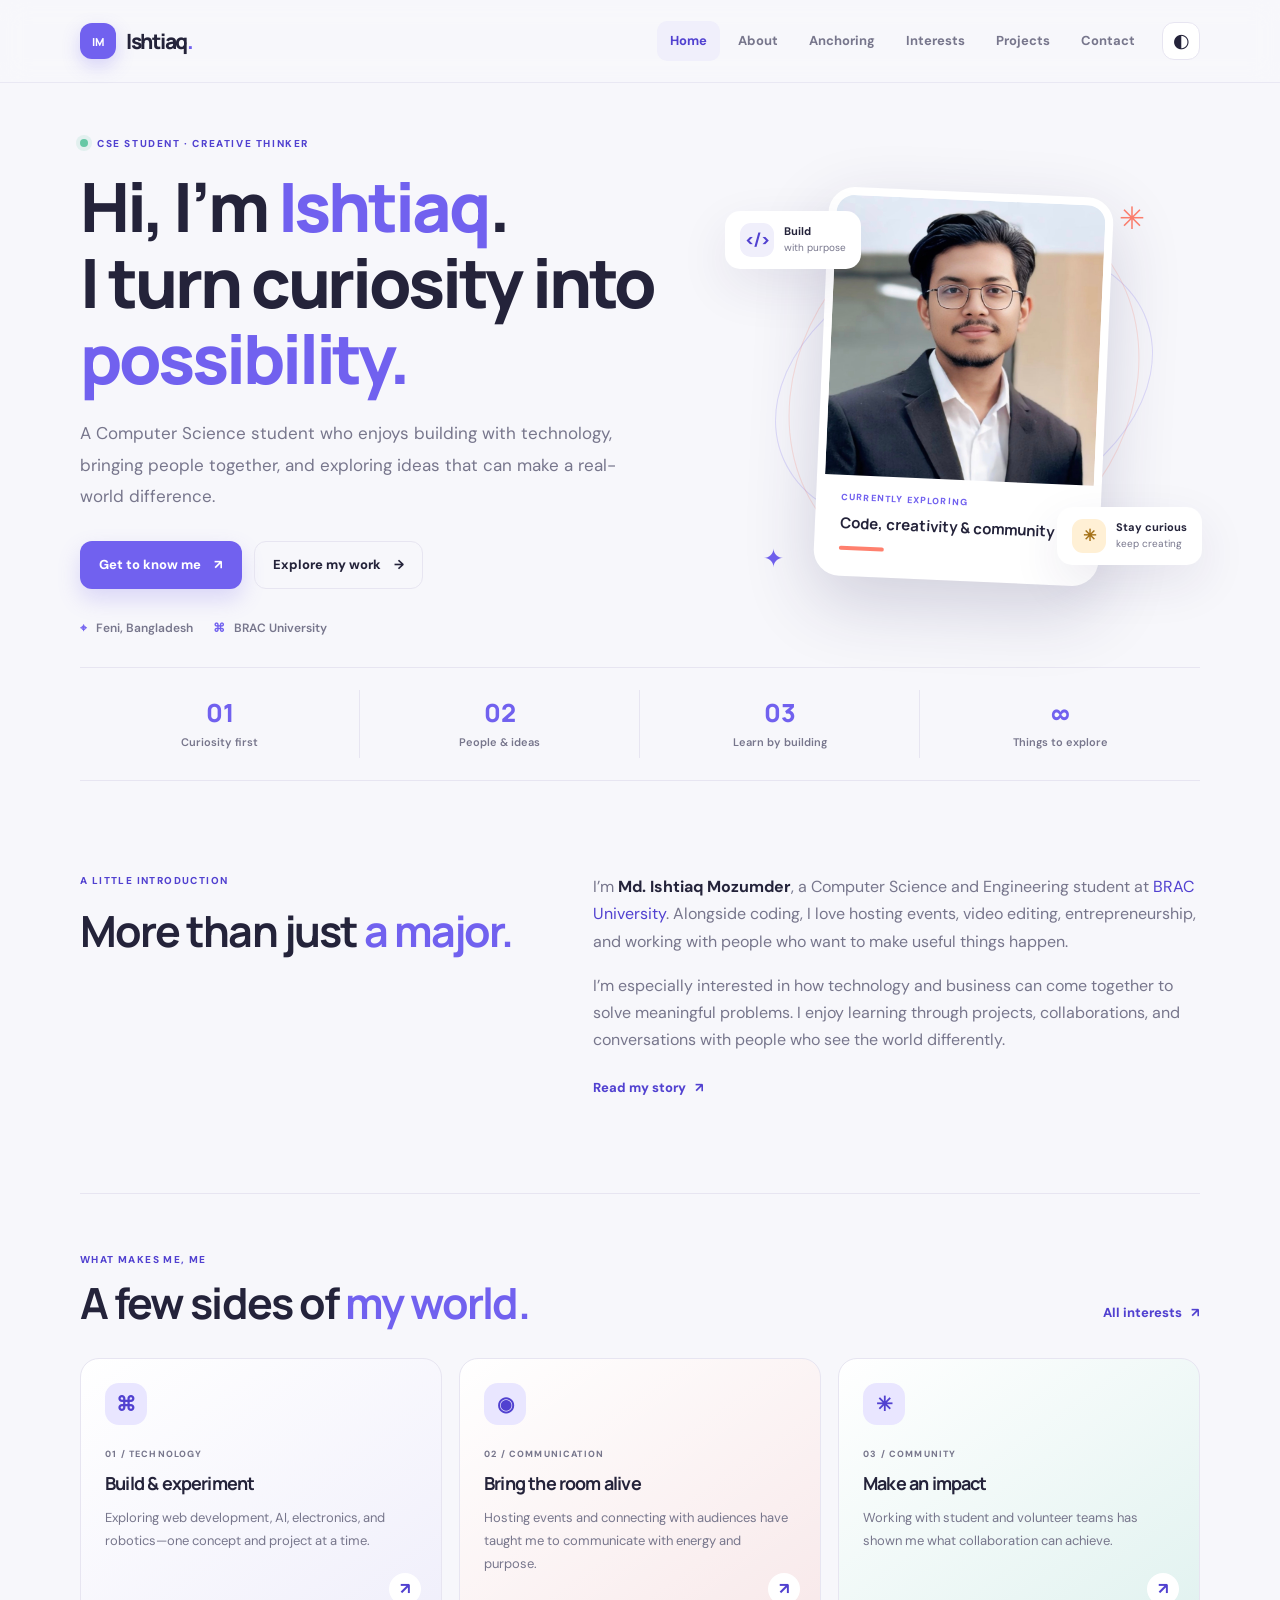
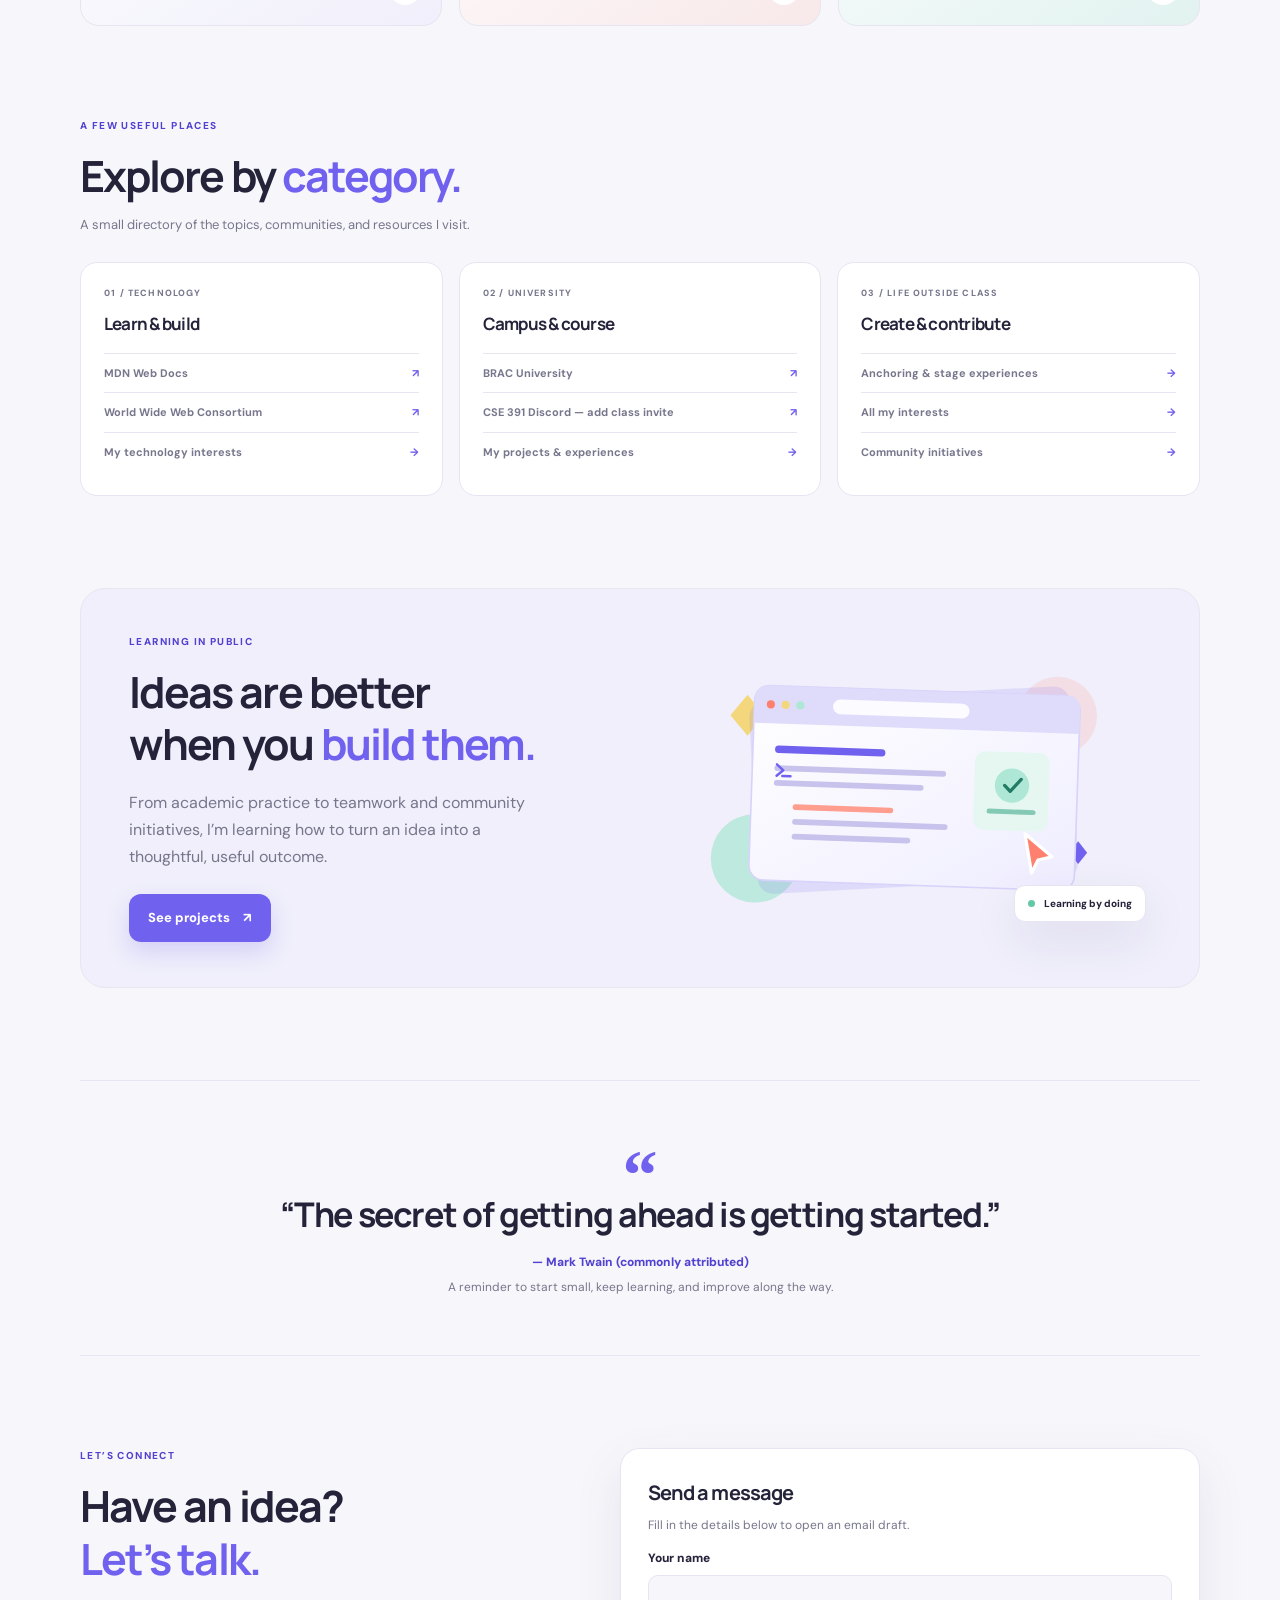
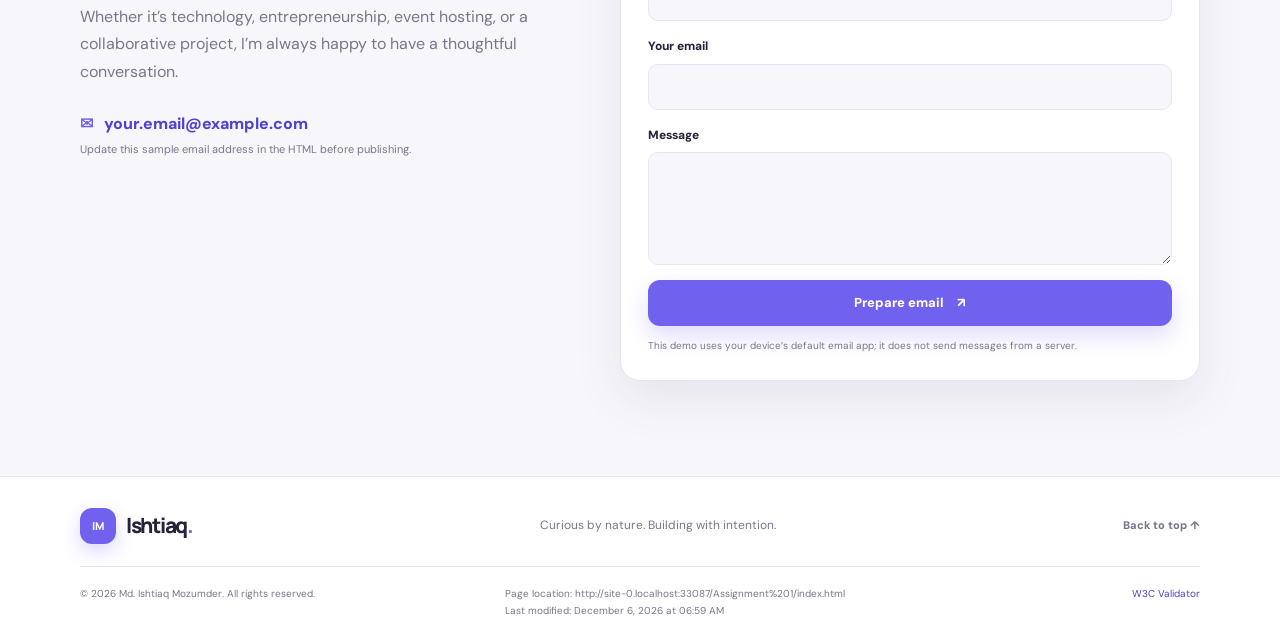
==== Assignment 1/index.html @ 00286e74 "Add files via upload" ====
<!DOCTYPE html PUBLIC "-//W3C//DTD XHTML 1.0 Strict//EN" "http://www.w3.org/TR/xhtml1/DTD/xhtml1-strict.dtd">
<html xmlns="http://www.w3.org/1999/xhtml" xml:lang="en" lang="en">
<head>
  <meta http-equiv="Content-Type" content="text/html; charset=UTF-8" />
  <meta name="viewport" content="width=device-width, initial-scale=1.0" />
  <meta name="description" content="The personal homepage of Md. Ishtiaq Mozumder, a CSE student at BRAC University interested in technology, hosting, and entrepreneurship." />
  <title>Ishtiaq Mozumder | Personal Homepage</title>
  <link rel="stylesheet" type="text/css" href="css/style.css" />
  <style type="text/css">
    /* Small page-specific touch; the main design lives in css/style.css. */
    .hero-eyebrow { letter-spacing: 0.16em; }
  </style>
  <script type="text/javascript" src="js/script.js"></script>
</head>
<body>
  <div id="top" class="site-shell">
    <div id="site-header" class="site-header">
      <div class="container header-inner">
        <a class="brand" href="index.html" title="Return to the homepage"><span class="brand-mark">IM</span><span>Ishtiaq<span class="brand-dot">.</span></span></a>
        <div class="header-actions">
          <div id="main-nav" class="main-nav">
            <a class="nav-link active" href="index.html">Home</a>
            <a class="nav-link" href="about.html">About</a>
            <a class="nav-link" href="anchoring.html">Anchoring</a>
            <a class="nav-link" href="interests.html">Interests</a>
            <a class="nav-link" href="projects.html">Projects</a>
            <a class="nav-link" href="#contact">Contact</a>
          </div>
          <button type="button" id="theme-toggle" class="theme-toggle" title="Toggle light and dark mode">◐</button>
        </div>
      </div>
    </div>

    <div id="main-content" class="container">
      <div class="hero section-space">
        <div class="hero-copy">
          <p class="eyebrow hero-eyebrow"><span class="status-dot"></span> CSE STUDENT · CREATIVE THINKER</p>
          <h1>Hi, I’m <span class="text-gradient">Ishtiaq</span>.<br />I turn curiosity into <em>possibility.</em></h1>
          <p class="hero-summary">A Computer Science student who enjoys building with technology, bringing people together, and exploring ideas that can make a real-world difference.</p>
          <div class="hero-actions">
            <a class="button button-primary" href="#about-preview">Get to know me <span>↗</span></a>
            <a class="button button-quiet" href="projects.html">Explore my work <span>→</span></a>
          </div>
          <div class="hero-meta">
            <span><span class="meta-icon">⌖</span> Feni, Bangladesh</span>
            <span><span class="meta-icon">⌘</span> BRAC University</span>
          </div>
        </div>
        <div class="hero-visual">
          <div class="visual-orbit orbit-one"></div>
          <div class="visual-orbit orbit-two"></div>
          <div class="visual-card profile-card">
            <img class="profile-image" src="images/IMG_20250805_022304.jpg" alt="My profile photo" />
            <div class="profile-caption"><span class="profile-caption-label">CURRENTLY EXPLORING</span><strong>Code, creativity &amp; community</strong><span class="caption-line"></span></div>
          </div>
          <div class="floating-tag tag-code"><span class="tag-symbol">&lt;/&gt;</span><span><strong>Build</strong><small>with purpose</small></span></div>
          <div class="floating-tag tag-idea"><span class="tag-symbol">✳</span><span><strong>Stay curious</strong><small>keep creating</small></span></div>
          <span class="decorative-star star-one">✳</span><span class="decorative-star star-two">✦</span>
        </div>
      </div>

      <div class="quick-stats">
        <div class="stat-item"><strong>01</strong><span>Curiosity first</span></div>
        <div class="stat-item"><strong>02</strong><span>People &amp; ideas</span></div>
        <div class="stat-item"><strong>03</strong><span>Learn by building</span></div>
        <div class="stat-item"><strong>∞</strong><span>Things to explore</span></div>
      </div>

      <div id="about-preview" class="section-space content-grid">
        <div class="section-heading"><p class="eyebrow">A LITTLE INTRODUCTION</p><h2>More than just <span class="text-gradient">a major.</span></h2></div>
        <div class="intro-copy">
          <p>I’m <strong>Md. Ishtiaq Mozumder</strong>, a Computer Science and Engineering student at <a href="https://www.bracu.ac.bd/">BRAC University</a>. Alongside coding, I love hosting events, video editing, entrepreneurship, and working with people who want to make useful things happen.</p>
          <p>I’m especially interested in how technology and business can come together to solve meaningful problems. I enjoy learning through projects, collaborations, and conversations with people who see the world differently.</p>
          <a class="text-link" href="about.html">Read my story <span>↗</span></a>
        </div>
      </div>

      <div class="section-space section-divider">
        <div class="section-heading section-heading-row"><div><p class="eyebrow">WHAT MAKES ME, ME</p><h2>A few sides of <span class="text-gradient">my world.</span></h2></div><a class="text-link" href="interests.html">All interests <span>↗</span></a></div>
        <div class="feature-grid">
          <div class="feature-card feature-purple"><div class="feature-icon">⌘</div><p class="card-kicker">01 / TECHNOLOGY</p><h3>Build &amp; experiment</h3><p>Exploring web development, AI, electronics, and robotics—one concept and project at a time.</p><a href="interests.html#technology" class="card-arrow">↗</a></div>
          <div class="feature-card feature-coral"><div class="feature-icon">◉</div><p class="card-kicker">02 / COMMUNICATION</p><h3>Bring the room alive</h3><p>Hosting events and connecting with audiences have taught me to communicate with energy and purpose.</p><a href="anchoring.html" class="card-arrow" title="View Anchoring &amp; Hosting Experience">↗</a></div>
          <div class="feature-card feature-mint"><div class="feature-icon">✳</div><p class="card-kicker">03 / COMMUNITY</p><h3>Make an impact</h3><p>Working with student and volunteer teams has shown me what collaboration can achieve.</p><a href="projects.html#community" class="card-arrow">↗</a></div>
        </div>
      </div>

      <div id="link-directory" class="section-space link-directory">
        <div class="section-heading"><p class="eyebrow">A FEW USEFUL PLACES</p><h2>Explore by <span class="text-gradient">category.</span></h2><p class="section-subtitle">A small directory of the topics, communities, and resources I visit.</p></div>
        <div class="resource-grid">
          <div class="resource-card"><p class="card-kicker">01 / TECHNOLOGY</p><h3>Learn &amp; build</h3><ul class="resource-list"><li><a href="https://developer.mozilla.org/">MDN Web Docs <span>↗</span></a></li><li><a href="https://www.w3.org/">World Wide Web Consortium <span>↗</span></a></li><li><a href="interests.html#technology">My technology interests <span>→</span></a></li></ul></div>
          <div class="resource-card"><p class="card-kicker">02 / UNIVERSITY</p><h3>Campus &amp; course</h3><ul class="resource-list"><li><a href="https://www.bracu.ac.bd/">BRAC University <span>↗</span></a></li><li><a href="https://discord.com/" title="Replace this general link with the official CSE 391 class invite">CSE 391 Discord — add class invite <span>↗</span></a></li><li><a href="projects.html">My projects &amp; experiences <span>→</span></a></li></ul></div>
          <div class="resource-card"><p class="card-kicker">03 / LIFE OUTSIDE CLASS</p><h3>Create &amp; contribute</h3><ul class="resource-list"><li><a href="anchoring.html">Anchoring &amp; stage experiences <span>→</span></a></li><li><a href="interests.html">All my interests <span>→</span></a></li><li><a href="projects.html#community">Community initiatives <span>→</span></a></li></ul></div>
        </div>
      </div>

      <div class="section-space work-preview">
        <div class="work-copy"><p class="eyebrow">LEARNING IN PUBLIC</p><h2>Ideas are better<br />when you <span class="text-gradient">build them.</span></h2><p>From academic practice to teamwork and community initiatives, I’m learning how to turn an idea into a thoughtful, useful outcome.</p><a class="button button-primary" href="projects.html">See projects <span>↗</span></a></div>
        <div class="work-art"><img src="images/web-illustration.svg" alt="Local illustration of a browser window with code and creative shapes" /><div class="art-note"><span class="art-note-dot"></span> Learning by doing</div></div>
      </div>

      <div class="section-space quote-section">
        <span class="quote-mark">“</span>
        <blockquote>“The secret of getting ahead is getting started.”</blockquote>
        <p class="quote-credit">— Mark Twain (commonly attributed)</p>
        <p class="quote-note">A reminder to start small, keep learning, and improve along the way.</p>
      </div>

      <div id="contact" class="section-space contact-section">
        <div class="contact-copy"><p class="eyebrow">LET’S CONNECT</p><h2>Have an idea?<br /><span class="text-gradient">Let’s talk.</span></h2><p>Whether it’s technology, entrepreneurship, event hosting, or a collaborative project, I’m always happy to have a thoughtful conversation.</p><p class="contact-email"><span>✉</span> <a href="mailto:your.email@example.com">your.email@example.com</a></p><p class="small-note">Update this sample email address in the HTML before publishing.</p></div>
        <form id="contact-form" class="contact-form" action="mailto:your.email@example.com" method="post" enctype="text/plain">
          <div class="form-heading"><h3>Send a message</h3><p>Fill in the details below to open an email draft.</p></div>
          <div class="form-field"><label for="visitor-name">Your name</label><input id="visitor-name" name="name" type="text" /></div>
          <div class="form-field"><label for="visitor-email">Your email</label><input id="visitor-email" name="email" type="text" /></div>
          <div class="form-field"><label for="visitor-message">Message</label><textarea id="visitor-message" name="message" rows="4" cols="40"></textarea></div>
          <button type="submit" class="button button-primary form-submit">Prepare email <span>↗</span></button>
          <p id="form-feedback" class="form-feedback">This demo uses your device’s default email app; it does not send messages from a server.</p>
        </form>
      </div>
    </div>

    <div id="site-footer" class="site-footer">
      <div class="container footer-top"><a class="brand footer-brand" href="#top"><span class="brand-mark">IM</span><span>Ishtiaq<span class="brand-dot">.</span></span></a><p>Curious by nature. Building with intention.</p><a class="back-top" href="#top">Back to top ↑</a></div>
      <div class="container footer-bottom"><p>&copy; <span id="copyright-year">2026</span> Md. Ishtiaq Mozumder. All rights reserved.</p><p class="page-tech-info">Page location: <span id="page-location">JavaScript loading…</span><br />Last modified: <span id="last-modified">JavaScript loading…</span></p><p class="validator-link"><a href="https://validator.w3.org/">W3C Validator</a></p></div>
    </div>
  </div>
</body>
</html>
---- Assignment 1/css/style.css ----
@import url('https://fonts.googleapis.com/css2?family=DM+Sans:wght@400;500;600;700&family=Manrope:wght@400;500;600;700;800&display=swap');

:root {
  --bg: #f7f7fb;
  --surface: #ffffff;
  --surface-soft: #f0effb;
  --text: #24233a;
  --muted: #77768c;
  --border: #e7e5f1;
  --purple: #7161ef;
  --purple-dark: #5141d0;
  --coral: #ff806e;
  --mint: #aee7d5;
  --yellow: #f4d77c;
  --blue: #a9d6f7;
  --shadow: 0 18px 50px rgba(43, 36, 94, 0.09);
}

* { box-sizing: border-box; }
html { scroll-behavior: smooth; }
body { margin: 0; background: var(--bg); color: var(--text); font-family: 'DM Sans', Arial, sans-serif; font-size: 16px; line-height: 1.7; transition: background .25s ease, color .25s ease; }
img { max-width: 100%; height: auto; }
a { color: var(--purple-dark); text-decoration: none; transition: color .2s ease, opacity .2s ease; }
a:hover, a:focus { color: var(--coral); }
button, input, textarea { font: inherit; }
button:focus-visible, a:focus-visible, input:focus-visible, textarea:focus-visible { outline: 3px solid rgba(113, 97, 239, .42); outline-offset: 3px; }
.site-shell { min-height: 100vh; overflow: hidden; }
.container { width: min(1120px, calc(100% - 48px)); margin: 0 auto; }
.site-header { position: sticky; z-index: 30; top: 0; background: rgba(247, 247, 251, .88); border-bottom: 1px solid rgba(231, 229, 241, .85); backdrop-filter: blur(14px); }
.header-inner { min-height: 82px; display: flex; align-items: center; justify-content: space-between; gap: 24px; }
.brand { display: inline-flex; align-items: center; gap: 10px; color: var(--text); font: 800 21px/1 'Manrope', Arial, sans-serif; letter-spacing: -.06em; }
.brand:hover { color: var(--text); }
.brand-mark { width: 36px; height: 36px; display: inline-flex; align-items: center; justify-content: center; border-radius: 12px; color: #fff; background: var(--purple); font: 800 11px/1 'Manrope', Arial, sans-serif; letter-spacing: .02em; box-shadow: 0 7px 18px rgba(113, 97, 239, .25); }
.brand-dot { color: var(--purple); }
.header-actions { display: flex; align-items: center; gap: 14px; }
.main-nav { display: flex; align-items: center; gap: 5px; }
.nav-link { display: inline-flex; padding: 9px 13px; border-radius: 10px; color: var(--muted); font-size: 13px; font-weight: 700; }
.nav-link:hover, .nav-link.active { color: var(--purple-dark); background: var(--surface-soft); }
.theme-toggle { width: 38px; height: 38px; border: 1px solid var(--border); border-radius: 12px; background: var(--surface); color: var(--text); cursor: pointer; font-size: 19px; transition: transform .2s ease, background .2s ease; }
.theme-toggle:hover { transform: rotate(18deg); background: var(--surface-soft); }
.section-space { margin-top: 92px; }
.hero { display: grid; grid-template-columns: 1.12fr .88fr; align-items: center; gap: 45px; min-height: 560px; margin-top: 24px; }
.eyebrow { display: flex; align-items: center; gap: 9px; margin: 0 0 17px; color: var(--purple-dark); font-size: 10px; font-weight: 800; letter-spacing: .14em; line-height: 1.5; }
.status-dot { width: 8px; height: 8px; flex: 0 0 8px; border-radius: 50%; background: #65c8a5; box-shadow: 0 0 0 4px rgba(101, 200, 165, .14); }
h1, h2, h3, p { margin-top: 0; }
h1, h2, h3 { font-family: 'Manrope', Arial, sans-serif; letter-spacing: -.045em; }
h1 { margin-bottom: 22px; font-size: clamp(42px, 5.4vw, 68px); font-weight: 800; line-height: 1.12; }
h1 em, h2 em { color: var(--purple); font-style: normal; }
.text-gradient { color: var(--purple); }
.hero-summary { max-width: 565px; margin-bottom: 28px; color: var(--muted); font-size: 17px; line-height: 1.85; }
.hero-actions { display: flex; flex-wrap: wrap; align-items: center; gap: 12px; }
.button { display: inline-flex; align-items: center; justify-content: center; gap: 13px; min-height: 46px; padding: 12px 18px; border: 1px solid transparent; border-radius: 12px; font-size: 13px; font-weight: 800; cursor: pointer; transition: transform .2s ease, box-shadow .2s ease, background .2s ease; }
.button:hover { transform: translateY(-3px); }
.button-primary { color: #fff; background: var(--purple); box-shadow: 0 10px 22px rgba(113, 97, 239, .22); }
.button-primary:hover { color: #fff; background: var(--purple-dark); box-shadow: 0 14px 26px rgba(113, 97, 239, .28); }
.button-quiet { color: var(--text); background: transparent; border-color: var(--border); }
.button-quiet:hover { color: var(--purple-dark); background: var(--surface); }
.hero-meta { display: flex; flex-wrap: wrap; gap: 20px; margin-top: 29px; color: var(--muted); font-size: 12px; font-weight: 600; }
.meta-icon { padding-right: 6px; color: var(--purple); font-weight: 800; }
.hero-visual { position: relative; display: flex; align-items: center; justify-content: center; min-height: 465px; }
.visual-orbit { position: absolute; border: 1px solid rgba(113, 97, 239, .2); border-radius: 50%; transform: rotate(-20deg); }
.orbit-one { width: 390px; height: 270px; }
.orbit-two { width: 330px; height: 390px; transform: rotate(35deg); border-color: rgba(255, 128, 110, .22); }
.visual-card { position: relative; z-index: 2; width: 285px; overflow: hidden; border: 8px solid rgba(255,255,255,.8); border-radius: 26px; background: var(--surface); box-shadow: 0 25px 70px rgba(45, 37, 91, .19); transform: rotate(2.5deg); animation: float-card 5.5s ease-in-out infinite; }
.profile-image { display: block; width: 100%; height: 280px; object-fit: cover; background: var(--surface-soft); }
.profile-caption { padding: 15px 17px 18px; }
.profile-caption-label { display: block; margin-bottom: 7px; color: var(--purple); font-size: 9px; font-weight: 800; letter-spacing: .13em; }
.profile-caption strong { display: block; font: 700 15px/1.4 'Manrope', Arial, sans-serif; }
.caption-line { display: block; width: 45px; height: 4px; margin-top: 13px; border-radius: 5px; background: var(--coral); }
.floating-tag { position: absolute; z-index: 4; display: flex; align-items: center; gap: 10px; padding: 11px 14px; border: 1px solid rgba(255,255,255,.75); border-radius: 15px; background: var(--surface); box-shadow: var(--shadow); animation: bob 4.5s ease-in-out infinite; }
.floating-tag strong, .floating-tag small { display: block; line-height: 1.35; }
.floating-tag strong { font-size: 11px; }
.floating-tag small { margin-top: 2px; color: var(--muted); font-size: 10px; }
.tag-symbol { display: flex; align-items: center; justify-content: center; width: 34px; height: 34px; border-radius: 11px; color: var(--purple-dark); background: var(--surface-soft); font-weight: 800; }
.tag-code { top: 56px; left: -2px; }
.tag-idea { right: -2px; bottom: 55px; animation-delay: -2s; }
.tag-idea .tag-symbol { background: #fff0d5; color: #a57117; }
.decorative-star { position: absolute; color: var(--coral); }
.star-one { top: 38px; right: 55px; font-size: 31px; }
.star-two { bottom: 39px; left: 36px; color: var(--purple); font-size: 25px; }
.quick-stats { display: grid; grid-template-columns: repeat(4, 1fr); padding: 22px 0; border-top: 1px solid var(--border); border-bottom: 1px solid var(--border); }
.stat-item { display: flex; flex-direction: column; align-items: center; gap: 3px; padding: 7px 12px; border-right: 1px solid var(--border); text-align: center; }
.stat-item:last-child { border-right: 0; }
.stat-item strong { color: var(--purple); font: 800 25px/1.3 'Manrope', Arial, sans-serif; }
.stat-item span { color: var(--muted); font-size: 11px; font-weight: 600; }
.content-grid { display: grid; grid-template-columns: .85fr 1.15fr; gap: 65px; align-items: start; }
.section-heading h2, .work-copy h2, .contact-copy h2, .community-head h2 { margin-bottom: 0; font-size: clamp(30px, 3.5vw, 43px); line-height: 1.22; }
.intro-copy { color: var(--muted); }
.intro-copy p { margin-bottom: 17px; }
.intro-copy strong { color: var(--text); }
.text-link { display: inline-flex; align-items: center; gap: 9px; margin-top: 7px; font-size: 13px; font-weight: 800; }
.section-divider { padding-top: 58px; border-top: 1px solid var(--border); }
.section-heading-row { display: flex; align-items: end; justify-content: space-between; gap: 20px; margin-bottom: 29px; }
.section-heading-row .eyebrow { margin-bottom: 10px; }
.section-heading-row .text-link { margin-bottom: 5px; white-space: nowrap; }
.feature-grid { display: grid; grid-template-columns: repeat(3, 1fr); gap: 17px; }
.feature-card { position: relative; min-height: 268px; padding: 24px; border: 1px solid var(--border); border-radius: 19px; background: var(--surface); transition: transform .25s ease, box-shadow .25s ease; }
.feature-card:hover, .project-card:hover, .skill-card:hover, .interest-card:hover { transform: translateY(-5px); box-shadow: var(--shadow); }
.feature-purple { background: linear-gradient(145deg, var(--surface), var(--surface-soft)); }
.feature-coral { background: linear-gradient(145deg, var(--surface), rgba(255,128,110,.12)); }
.feature-mint { background: linear-gradient(145deg, var(--surface), rgba(174,231,213,.3)); }
.feature-icon { display: inline-flex; align-items: center; justify-content: center; width: 42px; height: 42px; margin-bottom: 22px; border-radius: 14px; color: var(--purple-dark); background: #e9e6ff; font-size: 20px; font-weight: 800; }
.coral-icon { color: #bd5346; background: #ffebe7; }
.mint-icon { color: #237a65; background: #e0f6ee; }
.yellow-icon { color: #98711c; background: #fff4d7; }
.blue-icon { color: #2a6da0; background: #e5f3ff; }
.card-kicker { margin-bottom: 9px; color: var(--muted); font-size: 9px; font-weight: 800; letter-spacing: .13em; }
.feature-card h3, .project-card h3, .skill-card h3 { margin-bottom: 10px; font-size: 18px; line-height: 1.35; }
.feature-card p:not(.card-kicker), .project-card p { margin-bottom: 0; color: var(--muted); font-size: 13px; line-height: 1.8; }
.card-arrow { position: absolute; right: 20px; bottom: 20px; display: flex; align-items: center; justify-content: center; width: 32px; height: 32px; border-radius: 50%; color: var(--purple-dark); background: var(--surface); font-weight: 800; }
.work-preview { display: grid; grid-template-columns: 1fr .95fr; align-items: center; gap: 50px; padding: 45px 48px; border: 1px solid var(--border); border-radius: 25px; background: var(--surface-soft); }
.work-copy h2 { margin-bottom: 18px; }
.work-copy p:not(.eyebrow) { max-width: 430px; margin-bottom: 24px; color: var(--muted); }
.work-art { position: relative; }
.work-art img { display: block; width: 100%; max-height: 270px; object-fit: contain; }
.art-note { position: absolute; right: 5px; bottom: 1px; padding: 9px 13px; border: 1px solid var(--border); border-radius: 11px; background: var(--surface); color: var(--text); font-size: 10px; font-weight: 800; box-shadow: var(--shadow); }
.art-note-dot { display: inline-block; width: 7px; height: 7px; margin-right: 7px; border-radius: 50%; background: #65c8a5; }
.quote-section { position: relative; padding: 62px 30px 58px; border-top: 1px solid var(--border); border-bottom: 1px solid var(--border); text-align: center; }
.quote-mark { display: block; height: 35px; color: var(--purple); font: 800 70px/.9 Georgia, serif; }
.quote-section blockquote { max-width: 720px; margin: 12px auto 12px; font: 700 clamp(23px, 3vw, 34px)/1.45 'Manrope', Arial, sans-serif; letter-spacing: -.04em; }
.quote-credit { margin-bottom: 5px; color: var(--purple-dark); font-size: 12px; font-weight: 800; }
.quote-note { margin-bottom: 0; color: var(--muted); font-size: 12px; }
.contact-section { display: grid; grid-template-columns: .9fr 1.1fr; gap: 65px; align-items: start; margin-bottom: 95px; }
.contact-copy h2 { margin-bottom: 18px; }
.contact-copy > p:not(.eyebrow):not(.contact-email):not(.small-note) { color: var(--muted); }
.contact-email { margin: 25px 0 3px; font-weight: 800; }
.contact-email span { padding-right: 7px; color: var(--purple); }
.small-note { color: var(--muted); font-size: 11px; }
.contact-form { padding: 27px; border: 1px solid var(--border); border-radius: 20px; background: var(--surface); box-shadow: var(--shadow); }
.form-heading h3 { margin-bottom: 5px; font-size: 20px; }
.form-heading p { color: var(--muted); font-size: 12px; }
.form-field { margin-bottom: 15px; }
.form-field label { display: block; margin-bottom: 7px; font-size: 12px; font-weight: 800; }
.form-field input, .form-field textarea { display: block; width: 100%; border: 1px solid var(--border); border-radius: 10px; padding: 11px 12px; background: var(--bg); color: var(--text); font-size: 13px; }
.form-field textarea { resize: vertical; }
.form-field input::placeholder, .form-field textarea::placeholder { color: #aaa8bc; }
.form-submit { width: 100%; border: 0; }
.form-feedback { margin: 12px 0 0; color: var(--muted); font-size: 10px; line-height: 1.5; }
.site-footer { padding: 31px 0 22px; border-top: 1px solid var(--border); background: var(--surface); }
.footer-top { display: flex; align-items: center; justify-content: space-between; gap: 20px; padding-bottom: 22px; }
.footer-top > p { margin: 0; color: var(--muted); font-size: 12px; }
.back-top { color: var(--muted); font-size: 11px; font-weight: 800; }
.footer-bottom { display: grid; grid-template-columns: 1fr 1.5fr auto; gap: 20px; padding-top: 18px; border-top: 1px solid var(--border); }
.footer-bottom p { margin: 0; color: var(--muted); font-size: 10px; }
.page-tech-info { overflow-wrap: anywhere; line-height: 1.75; }
.validator-link { text-align: right; }
.inner-page { padding-top: 48px; }
.page-hero { max-width: 810px; padding: 53px 0 28px; }
.page-hero h1 { max-width: 790px; margin-bottom: 16px; font-size: clamp(42px, 5vw, 61px); }
.page-lead { max-width: 690px; margin-bottom: 0; color: var(--muted); font-size: 17px; line-height: 1.8; }
.about-layout { display: grid; grid-template-columns: .75fr 1.25fr; gap: 62px; align-items: start; }
.about-portrait { position: sticky; top: 115px; padding: 14px; border: 1px solid var(--border); border-radius: 22px; background: var(--surface); box-shadow: var(--shadow); }
.about-portrait img { display: block; width: 100%; border-radius: 14px; }
.portrait-label { margin: 13px 3px 3px; color: var(--muted); font-size: 11px; font-weight: 700; }
.portrait-label .status-dot { display: inline-block; margin-right: 8px; vertical-align: middle; }
.about-story h2 { margin-bottom: 20px; font-size: 30px; line-height: 1.35; }
.about-story > p:not(.eyebrow) { color: var(--muted); }
.inline-callout { padding: 18px 20px; border-left: 3px solid var(--purple); border-radius: 0 12px 12px 0; background: var(--surface-soft); }
.inline-callout strong { font: 800 13px 'Manrope', Arial, sans-serif; }
.inline-callout p { margin: 5px 0 0; color: var(--muted); font-size: 13px; }
.timeline { max-width: 850px; margin-top: 30px; }
.timeline-item { position: relative; display: grid; grid-template-columns: 145px 1fr; gap: 25px; padding: 0 0 31px 24px; border-left: 1px solid var(--border); }
.timeline-item:last-child { padding-bottom: 0; border-left-color: transparent; }
.timeline-dot { position: absolute; top: 4px; left: -5px; width: 9px; height: 9px; border: 2px solid var(--bg); border-radius: 50%; background: var(--purple); box-shadow: 0 0 0 1px var(--purple); }
.timeline-date { color: var(--purple-dark); font-size: 9px; font-weight: 800; letter-spacing: .08em; }
.timeline-content h3 { margin-bottom: 4px; font-size: 17px; }
.timeline-org { margin-bottom: 9px; color: var(--muted); font-size: 12px; font-weight: 700; }
.timeline-content p:not(.timeline-org) { margin-bottom: 0; color: var(--muted); font-size: 13px; }
.skills-grid { display: grid; grid-template-columns: repeat(4, 1fr); gap: 14px; margin-top: 28px; }
.skill-card { padding: 21px; border: 1px solid var(--border); border-radius: 16px; background: var(--surface); transition: transform .25s ease, box-shadow .25s ease; }
.skill-number { display: block; margin-bottom: 23px; color: var(--purple); font: 800 12px 'Manrope', Arial, sans-serif; }
.skill-card h3 { font-size: 16px; }
.skill-card p { margin-bottom: 0; color: var(--muted); font-size: 12px; }
.end-cta { display: flex; align-items: center; justify-content: space-between; gap: 24px; margin: 85px 0 90px; padding: 30px 34px; border: 1px solid var(--border); border-radius: 18px; background: var(--surface); }
.end-cta .eyebrow { margin-bottom: 9px; }
.end-cta h2 { margin-bottom: 0; font-size: 25px; }
.interest-grid { display: grid; grid-template-columns: repeat(2, minmax(0, 1fr)); gap: 17px; }
.interest-card { padding: 25px; border: 1px solid var(--border); border-radius: 18px; background: var(--surface); transition: transform .25s ease, box-shadow .25s ease; }
.interest-card-wide { grid-column: span 2; }
.interest-card-top, .project-card-header { display: flex; align-items: center; justify-content: space-between; gap: 10px; }
.interest-card-top .feature-icon { margin-bottom: 18px; }
.interest-card h2 { margin-bottom: 12px; font-size: 22px; }
.interest-card p { color: var(--muted); font-size: 13px; }
.tag-list { display: flex; flex-wrap: wrap; gap: 7px; margin: 18px 0 12px; }
.tag-list span { display: inline-flex; padding: 6px 10px; border: 1px solid var(--border); border-radius: 999px; color: var(--muted); background: var(--bg); font-size: 10px; font-weight: 700; }
.clean-list { margin: 13px 0 0; padding-left: 18px; color: var(--muted); font-size: 12px; }
.clean-list li { margin: 6px 0; }
.interest-card-community { background: linear-gradient(145deg, var(--surface), rgba(174,231,213,.26)); }
.numbered-list { margin: 28px 0 0; padding: 0; list-style: none; }
.numbered-list li { display: flex; gap: 19px; padding: 18px 0; border-bottom: 1px solid var(--border); }
.numbered-list li:last-child { border-bottom: 0; }
.list-number { flex: 0 0 36px; color: var(--purple); font: 800 13px 'Manrope', Arial, sans-serif; }
.numbered-list strong { display: block; margin-bottom: 4px; font-size: 15px; }
.numbered-list p { margin-bottom: 0; color: var(--muted); font-size: 12px; }
.project-feature { display: grid; grid-template-columns: 1.1fr .9fr; align-items: center; gap: 35px; padding: 36px 40px; border: 1px solid var(--border); border-radius: 22px; background: var(--surface-soft); }
.project-feature h2 { margin-bottom: 16px; font-size: 32px; line-height: 1.25; }
.project-feature-copy > p:not(.eyebrow) { max-width: 580px; margin-bottom: 0; color: var(--muted); }
.project-feature-art img { display: block; width: 100%; max-height: 220px; object-fit: contain; }
.project-grid { display: grid; grid-template-columns: repeat(3, 1fr); gap: 17px; }
.project-card { min-height: 300px; padding: 23px; border: 1px solid var(--border); border-radius: 18px; background: var(--surface); transition: transform .25s ease, box-shadow .25s ease; }
.project-label { color: var(--purple-dark); font-size: 9px; font-weight: 800; letter-spacing: .12em; }
.project-icon { display: inline-flex; align-items: center; justify-content: center; width: 34px; height: 34px; border-radius: 11px; color: var(--purple-dark); background: var(--surface-soft); font-size: 17px; font-weight: 800; }
.project-card h3 { margin-top: 24px; }
.project-card .text-link { margin-top: 17px; font-size: 11px; }
.community-block { padding: 29px; border: 1px solid var(--border); border-radius: 20px; background: var(--surface); }
.community-head { display: grid; grid-template-columns: 1fr 1fr; align-items: end; gap: 30px; }
.community-head .eyebrow { margin-bottom: 9px; }
.community-head > p { margin-bottom: 4px; color: var(--muted); font-size: 13px; }
.community-stats { display: grid; grid-template-columns: repeat(3, 1fr); gap: 15px; margin: 29px 0 18px; padding: 24px 0; border-top: 1px solid var(--border); border-bottom: 1px solid var(--border); }
.community-stats div { display: flex; flex-direction: column; gap: 4px; padding-left: 18px; border-left: 2px solid var(--purple); }
.community-stats strong { font: 800 26px 'Manrope', Arial, sans-serif; letter-spacing: -.05em; }
.community-stats span { color: var(--muted); font-size: 11px; }
.community-block .small-note { margin: 0; }
.section-subtitle { margin: 12px 0 0; color: var(--muted); font-size: 13px; }
.table-wrap { width: 100%; margin-top: 28px; overflow-x: auto; border: 1px solid var(--border); border-radius: 14px; background: var(--surface); box-shadow: 0 10px 35px rgba(43,36,94,.05); }
.responsive-table { width: 100%; min-width: 710px; border-collapse: collapse; border-spacing: 0; text-align: left; }
.responsive-table caption { padding: 17px 18px; color: var(--muted); text-align: left; font-size: 11px; }
.responsive-table th, .responsive-table td { padding: 15px 17px; border: 1px solid var(--border); vertical-align: top; font-size: 12px; }
.responsive-table th { color: var(--text); background: var(--surface-soft); font-size: 11px; font-weight: 800; }
.responsive-table td { color: var(--muted); }
.responsive-table td strong { color: var(--text); }
.responsive-table td p { margin: 0 0 7px; }
.responsive-table td p:last-child { margin-bottom: 0; }
.responsive-table tbody tr:nth-child(even) { background: rgba(113, 97, 239, .045); }
.responsive-table tbody tr { transition: background .2s ease; }
.responsive-table tbody tr:hover { background: rgba(113, 97, 239, .11); }
.responsive-table tfoot td { color: var(--purple-dark); background: var(--surface-soft); font-weight: 700; }
@keyframes float-card { 0%, 100% { transform: translateY(0) rotate(2.5deg); } 50% { transform: translateY(-9px) rotate(1deg); } }
@keyframes bob { 0%, 100% { transform: translateY(0); } 50% { transform: translateY(-8px); } }
@media (max-width: 900px) {
  .container { width: min(100% - 36px, 760px); }
  .header-inner { align-items: flex-start; padding: 19px 0; }
  .header-actions { align-items: center; }
  .main-nav { flex-wrap: wrap; justify-content: flex-end; }
  .nav-link { padding: 7px 9px; font-size: 12px; }
  .hero { grid-template-columns: 1fr 0.8fr; gap: 20px; min-height: 510px; }
  .hero-visual { transform: scale(.88); }
  .content-grid, .contact-section { gap: 35px; }
  .work-preview { padding: 35px; gap: 25px; }
  .feature-card { padding: 19px; }
  .skills-grid { grid-template-columns: repeat(2, 1fr); }
  .project-grid { grid-template-columns: repeat(2, 1fr); }
  .project-card:last-child { grid-column: span 2; min-height: auto; }
}
@media (max-width: 650px) {
  .container { width: calc(100% - 30px); }
  .header-inner { min-height: auto; flex-direction: column; align-items: stretch; gap: 13px; }
  .header-actions { justify-content: space-between; gap: 7px; }
  .main-nav { justify-content: flex-start; gap: 2px; }
  .nav-link { padding: 7px 8px; font-size: 11px; }
  .theme-toggle { flex: 0 0 36px; width: 36px; height: 36px; }
  .hero { display: flex; flex-direction: column; align-items: stretch; gap: 0; margin-top: 35px; }
  .hero-copy { order: 1; }
  .hero-visual { order: 0; min-height: 340px; margin: 0 -20px 22px; transform: scale(.83); }
  h1 { font-size: clamp(40px, 12vw, 58px); }
  .hero-summary { font-size: 15px; }
  .hero-meta { gap: 12px; }
  .quick-stats { grid-template-columns: repeat(2, 1fr); }
  .stat-item:nth-child(2) { border-right: 0; }
  .stat-item:nth-child(-n+2) { border-bottom: 1px solid var(--border); }
  .content-grid, .contact-section, .about-layout, .work-preview, .project-feature, .community-head { grid-template-columns: 1fr; }
  .section-space { margin-top: 67px; }
  .content-grid { gap: 24px; }
  .section-heading-row { align-items: flex-start; flex-direction: column; }
  .feature-grid { grid-template-columns: 1fr; }
  .feature-card { min-height: 230px; }
  .work-preview { padding: 26px; }
  .work-art { max-width: 390px; margin: 0 auto; }
  .quote-section { padding: 45px 10px; }
  .contact-section { gap: 27px; margin-bottom: 65px; }
  .contact-form { padding: 21px; }
  .footer-top { flex-wrap: wrap; }
  .footer-top > p { order: 3; flex-basis: 100%; }
  .footer-bottom { grid-template-columns: 1fr; gap: 12px; }
  .validator-link { text-align: left; }
  .inner-page { padding-top: 18px; }
  .page-hero { padding: 40px 0 10px; }
  .page-lead { font-size: 15px; }
  .about-portrait { position: static; max-width: 360px; margin: 0 auto; }
  .about-layout { gap: 30px; }
  .timeline-item { grid-template-columns: 1fr; gap: 6px; }
  .skills-grid { gap: 10px; }
  .skill-card { padding: 17px; }
  .end-cta { align-items: flex-start; flex-direction: column; margin: 65px 0; padding: 25px; }
  .interest-grid { grid-template-columns: 1fr; }
  .interest-card-wide { grid-column: auto; }
  .interest-card { padding: 21px; }
  .project-feature { padding: 25px; }
  .project-feature-art { max-width: 350px; margin: 0 auto; }
  .project-grid { grid-template-columns: 1fr; }
  .project-card:last-child { grid-column: auto; }
  .community-block { padding: 22px; }
  .community-stats { grid-template-columns: 1fr; gap: 20px; }
  .community-stats div { padding-left: 13px; }
}
@media (prefers-reduced-motion: reduce) {
  *, *::before, *::after { scroll-behavior: auto !important; animation-duration: .01ms !important; animation-iteration-count: 1 !important; transition-duration: .01ms !important; }
}

body.dark-mode {
  --bg: #171623;
  --surface: #211f30;
  --surface-soft: #2a2740;
  --text: #f3f1ff;
  --muted: #b2aec8;
  --border: #38344d;
  --purple: #9a8dff;
  --purple-dark: #b6adff;
  --shadow: 0 18px 50px rgba(0, 0, 0, .24);
}
body.dark-mode .site-header { background: rgba(23, 22, 35, .88); border-bottom-color: var(--border); }
body.dark-mode .profile-image { background: #2b2940; }
body.dark-mode .brand-mark { color: #171623; }
body.dark-mode .tag-idea .tag-symbol { color: #ffd17a; background: #483a29; }
body.dark-mode .feature-card, body.dark-mode .project-card, body.dark-mode .skill-card, body.dark-mode .interest-card { background-color: var(--surface); }
body.dark-mode .feature-purple { background: linear-gradient(145deg, var(--surface), #302b4e); }
body.dark-mode .feature-coral { background: linear-gradient(145deg, var(--surface), #3b2a37); }
body.dark-mode .feature-mint, body.dark-mode .interest-card-community { background: linear-gradient(145deg, var(--surface), #263c3c); }
body.dark-mode .coral-icon { color: #ffab9e; background: #4a2e37; }
body.dark-mode .mint-icon { color: #a9ead4; background: #233e3a; }
body.dark-mode .yellow-icon { color: #ffe19a; background: #423a29; }
body.dark-mode .blue-icon { color: #a8d9ff; background: #233549; }
body.dark-mode .form-field input, body.dark-mode .form-field textarea { background: #191827; }
body.dark-mode .responsive-table tbody tr:nth-child(even) { background: rgba(154, 141, 255, .07); }
body.dark-mode .responsive-table tbody tr:hover { background: rgba(154, 141, 255, .15); }

/* Categorized link directory on the homepage */
.resource-grid { display: grid; grid-template-columns: repeat(3, minmax(0, 1fr)); gap: 16px; margin-top: 25px; }
.resource-card { padding: 23px; border: 1px solid var(--border); border-radius: 17px; background: var(--surface); transition: transform .25s ease, box-shadow .25s ease; }
.resource-card:hover { transform: translateY(-4px); box-shadow: var(--shadow); }
.resource-card h3 { margin-bottom: 14px; font-size: 17px; }
.resource-list { margin: 0; padding: 0; list-style: none; }
.resource-list li { border-top: 1px solid var(--border); }
.resource-list a { display: flex; align-items: center; justify-content: space-between; gap: 12px; padding: 10px 0; color: var(--muted); font-size: 11px; font-weight: 700; }
.resource-list a span { color: var(--purple); font-weight: 800; }
.resource-list a:hover { color: var(--purple-dark); }
@media (max-width: 900px) { .resource-grid { grid-template-columns: repeat(2, minmax(0, 1fr)); } }
@media (max-width: 650px) { .resource-grid { grid-template-columns: 1fr; } }

/* ==========================================================================
   Anchoring & Hosting Experience Styles
   ========================================================================== */

/* Experience Stats Banner */
.anchoring-stats {
  display: grid;
  grid-template-columns: repeat(4, 1fr);
  gap: 16px;
  padding: 26px 0;
  margin-top: 32px;
  border-top: 1px solid var(--border);
  border-bottom: 1px solid var(--border);
}
.anchoring-stat-item {
  display: flex;
  flex-direction: column;
  align-items: center;
  text-align: center;
  gap: 4px;
  padding: 6px 14px;
  border-right: 1px solid var(--border);
}
.anchoring-stat-item:last-child {
  border-right: none;
}
.anchoring-stat-item strong {
  font: 800 clamp(24px, 3vw, 32px)/1.2 'Manrope', Arial, sans-serif;
  color: var(--purple);
  letter-spacing: -.03em;
}
.anchoring-stat-item span {
  color: var(--muted);
  font-size: 12px;
  font-weight: 600;
}

/* Quick Filter / Jump Bar */
.anchoring-filter-bar {
  display: flex;
  flex-wrap: wrap;
  align-items: center;
  gap: 10px;
  margin: 36px 0 24px;
  padding: 12px 18px;
  background: var(--surface);
  border: 1px solid var(--border);
  border-radius: 14px;
}
.filter-label {
  font-size: 11px;
  font-weight: 800;
  letter-spacing: .08em;
  color: var(--muted);
  margin-right: 6px;
}
.filter-pill {
  padding: 6px 14px;
  border-radius: 999px;
  background: var(--surface-soft);
  color: var(--purple-dark);
  font-size: 11px;
  font-weight: 700;
  cursor: pointer;
  border: 1px solid transparent;
  transition: all .2s ease;
}
.filter-pill:hover, .filter-pill.active {
  background: var(--purple);
  color: #ffffff;
}

/* Alternating Experience List */
.anchoring-showcase {
  display: flex;
  flex-direction: column;
  gap: 46px;
  margin-top: 36px;
}

.anchoring-item {
  display: grid;
  grid-template-columns: 1fr 1.15fr;
  align-items: center;
  gap: 50px;
  padding: 36px 40px;
  border: 1px solid var(--border);
  border-radius: 26px;
  background: var(--surface);
  box-shadow: 0 10px 32px rgba(43, 36, 94, 0.05);
  transition: transform .25s ease, box-shadow .25s ease, border-color .25s ease;
  position: relative;
}

.anchoring-item:hover {
  transform: translateY(-5px);
  box-shadow: var(--shadow);
  border-color: rgba(113, 97, 239, 0.35);
}

/* Odd items (1, 3, 5, 7, 9): Pic LEFT, Description RIGHT */
.anchoring-item .anchoring-media {
  order: 1;
}
.anchoring-item .anchoring-content {
  order: 2;
}

/* Even items (2, 4, 6, 8, 10): Description LEFT, Pic RIGHT */
.anchoring-item.item-reverse {
  grid-template-columns: 1.15fr 1fr;
}
.anchoring-item.item-reverse .anchoring-media {
  order: 2;
}
.anchoring-item.item-reverse .anchoring-content {
  order: 1;
}

/* Media Card Styling */
.anchoring-media {
  position: relative;
  width: 100%;
}
.media-frame {
  position: relative;
  width: 100%;
  border-radius: 20px;
  overflow: hidden;
  border: 1px solid var(--border);
  background: var(--surface-soft);
  box-shadow: 0 12px 30px rgba(43, 36, 94, 0.08);
  aspect-ratio: 16 / 10;
  display: flex;
  align-items: center;
  justify-content: center;
}
.anchoring-img {
  display: block;
  width: 100%;
  height: 100%;
  object-fit: cover;
  transition: transform .4s ease;
}
.anchoring-item:hover .anchoring-img {
  transform: scale(1.03);
}
.media-badge {
  position: absolute;
  top: 14px;
  left: 14px;
  display: inline-flex;
  align-items: center;
  gap: 6px;
  padding: 6px 12px;
  border-radius: 999px;
  background: rgba(255, 255, 255, 0.92);
  backdrop-filter: blur(8px);
  font-size: 10px;
  font-weight: 800;
  letter-spacing: .08em;
  color: var(--purple-dark);
  box-shadow: 0 4px 14px rgba(0, 0, 0, 0.1);
  border: 1px solid rgba(255, 255, 255, 0.6);
}
.media-badge .badge-dot {
  width: 6px;
  height: 6px;
  border-radius: 50%;
  background: var(--coral);
}
.media-caption-bar {
  position: absolute;
  bottom: 0;
  left: 0;
  right: 0;
  padding: 10px 16px;
  background: linear-gradient(180deg, transparent, rgba(23, 22, 35, 0.82));
  color: #ffffff;
  font-size: 11px;
  font-weight: 600;
  display: flex;
  align-items: center;
  justify-content: space-between;
}
.media-caption-bar span {
  opacity: 0.95;
}

/* Content Column Styling */
.anchoring-meta {
  display: flex;
  align-items: center;
  gap: 10px;
  margin-bottom: 12px;
}
.anchoring-serial {
  display: inline-flex;
  align-items: center;
  justify-content: center;
  width: 32px;
  height: 32px;
  border-radius: 10px;
  background: var(--surface-soft);
  color: var(--purple);
  font: 800 13px/1 'Manrope', Arial, sans-serif;
  letter-spacing: -.02em;
}
.anchoring-tag {
  color: var(--purple-dark);
  font-size: 10px;
  font-weight: 800;
  letter-spacing: .12em;
}
.anchoring-term {
  margin-left: auto;
  color: var(--muted);
  font-size: 11px;
  font-weight: 700;
}
.anchoring-content h3 {
  margin: 0 0 8px;
  font-size: clamp(22px, 2.4vw, 28px);
  line-height: 1.25;
  color: var(--text);
}
.anchoring-role-badge {
  display: inline-flex;
  align-items: center;
  gap: 6px;
  margin-bottom: 14px;
  padding: 4px 11px;
  border-radius: 8px;
  background: rgba(113, 97, 239, 0.1);
  color: var(--purple-dark);
  font-size: 11px;
  font-weight: 800;
}
.anchoring-role-badge::before {
  content: "🎤";
  font-size: 12px;
}
.anchoring-desc {
  color: var(--muted);
  font-size: 14px;
  line-height: 1.8;
  margin-bottom: 16px;
}
.anchoring-takeaway {
  padding: 12px 16px;
  margin-bottom: 16px;
  border-left: 3px solid var(--purple);
  background: var(--surface-soft);
  border-radius: 0 10px 10px 0;
  font-size: 12px;
  font-style: italic;
  color: var(--text);
  line-height: 1.6;
}

/* Toolkit / Competencies Grid */
.toolkit-grid {
  display: grid;
  grid-template-columns: repeat(4, 1fr);
  gap: 16px;
  margin-top: 26px;
}
.toolkit-card {
  padding: 24px;
  border: 1px solid var(--border);
  border-radius: 18px;
  background: var(--surface);
  transition: transform .25s ease, box-shadow .25s ease;
}
.toolkit-card:hover {
  transform: translateY(-4px);
  box-shadow: var(--shadow);
}
.toolkit-icon {
  display: inline-flex;
  align-items: center;
  justify-content: center;
  width: 44px;
  height: 44px;
  border-radius: 14px;
  font-size: 20px;
  margin-bottom: 18px;
  color: var(--purple-dark);
  background: var(--surface-soft);
}
.toolkit-icon.coral-bg { color: #bd5346; background: #ffebe7; }
.toolkit-icon.mint-bg { color: #237a65; background: #e0f6ee; }
.toolkit-icon.yellow-bg { color: #98711c; background: #fff4d7; }
.toolkit-card h3 {
  font-size: 16px;
  margin-bottom: 8px;
}
.toolkit-card p {
  color: var(--muted);
  font-size: 12px;
  line-height: 1.7;
  margin: 0;
}

/* Responsive adjustments for anchoring */
@media (max-width: 900px) {
  .anchoring-stats { grid-template-columns: repeat(2, 1fr); }
  .anchoring-stat-item:nth-child(2) { border-right: none; }
  .anchoring-stat-item:nth-child(-n+2) { border-bottom: 1px solid var(--border); padding-bottom: 12px; }
  .anchoring-item, .anchoring-item.item-reverse {
    grid-template-columns: 1fr;
    gap: 28px;
    padding: 28px 26px;
  }
  .anchoring-item .anchoring-media,
  .anchoring-item.item-reverse .anchoring-media {
    order: 1;
  }
  .anchoring-item .anchoring-content,
  .anchoring-item.item-reverse .anchoring-content {
    order: 2;
  }
  .toolkit-grid {
    grid-template-columns: repeat(2, 1fr);
  }
}

@media (max-width: 650px) {
  .anchoring-stats { grid-template-columns: 1fr; }
  .anchoring-stat-item { border-right: none; border-bottom: 1px solid var(--border); padding: 10px 0; }
  .anchoring-stat-item:last-child { border-bottom: none; }
  .anchoring-item, .anchoring-item.item-reverse {
    padding: 20px 18px;
    border-radius: 20px;
    gap: 20px;
  }
  .toolkit-grid {
    grid-template-columns: 1fr;
  }
  .anchoring-meta {
    flex-wrap: wrap;
    gap: 6px;
  }
  .anchoring-term {
    width: 100%;
    margin-left: 0;
  }
}

/* Dark mode overrides for anchoring */
body.dark-mode .anchoring-item {
  background: var(--surface);
  border-color: var(--border);
}
body.dark-mode .anchoring-item:hover {
  border-color: rgba(154, 141, 255, 0.4);
}
body.dark-mode .media-frame {
  background: #1e1c2d;
  border-color: var(--border);
}
body.dark-mode .media-badge {
  background: rgba(33, 31, 48, 0.92);
  color: var(--purple);
  border-color: var(--border);
}
body.dark-mode .anchoring-serial {
  background: var(--surface-soft);
  color: var(--purple);
}
body.dark-mode .anchoring-role-badge {
  background: rgba(154, 141, 255, 0.15);
  color: var(--purple-dark);
}
body.dark-mode .anchoring-takeaway {
  background: var(--surface-soft);
  border-left-color: var(--purple);
}
body.dark-mode .toolkit-card {
  background: var(--surface);
}
body.dark-mode .filter-pill {
  background: var(--surface-soft);
  color: var(--purple-dark);
}
body.dark-mode .filter-pill:hover,
body.dark-mode .filter-pill.active {
  background: var(--purple);
  color: #171623;
}
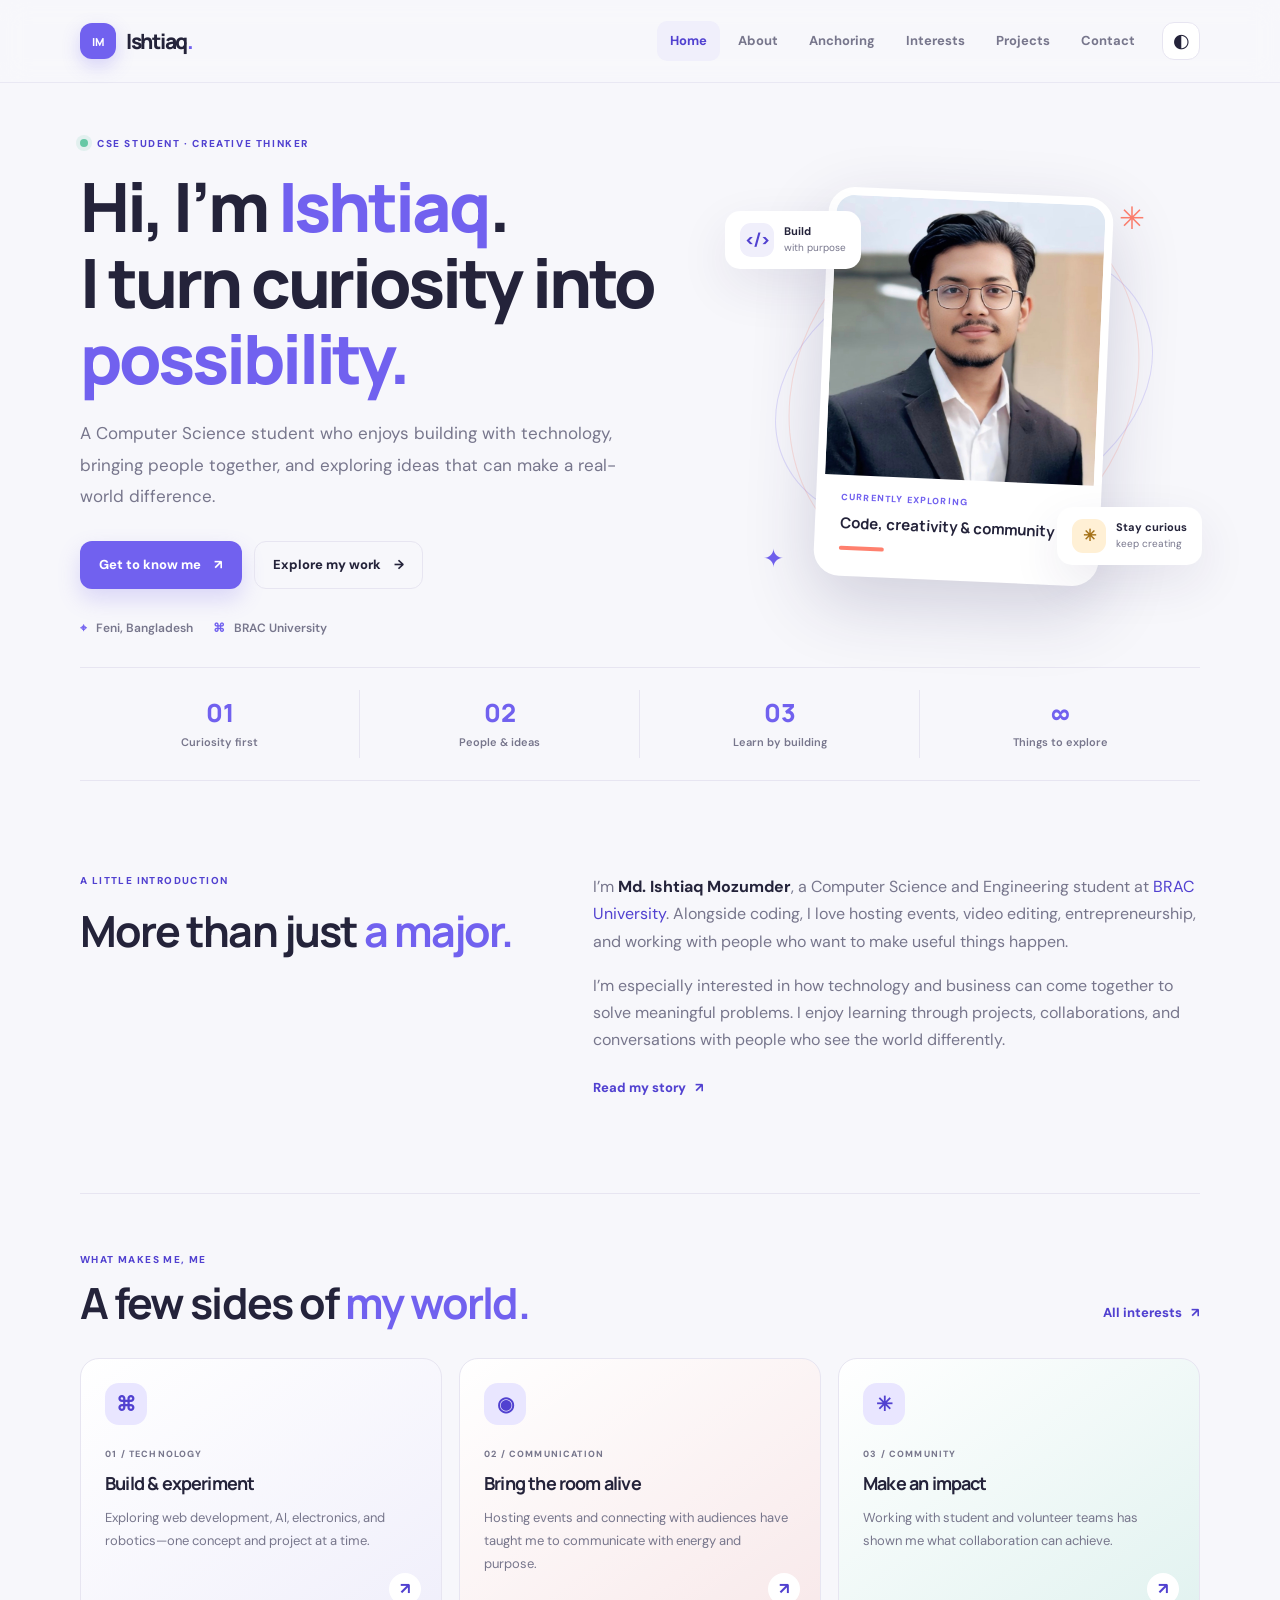
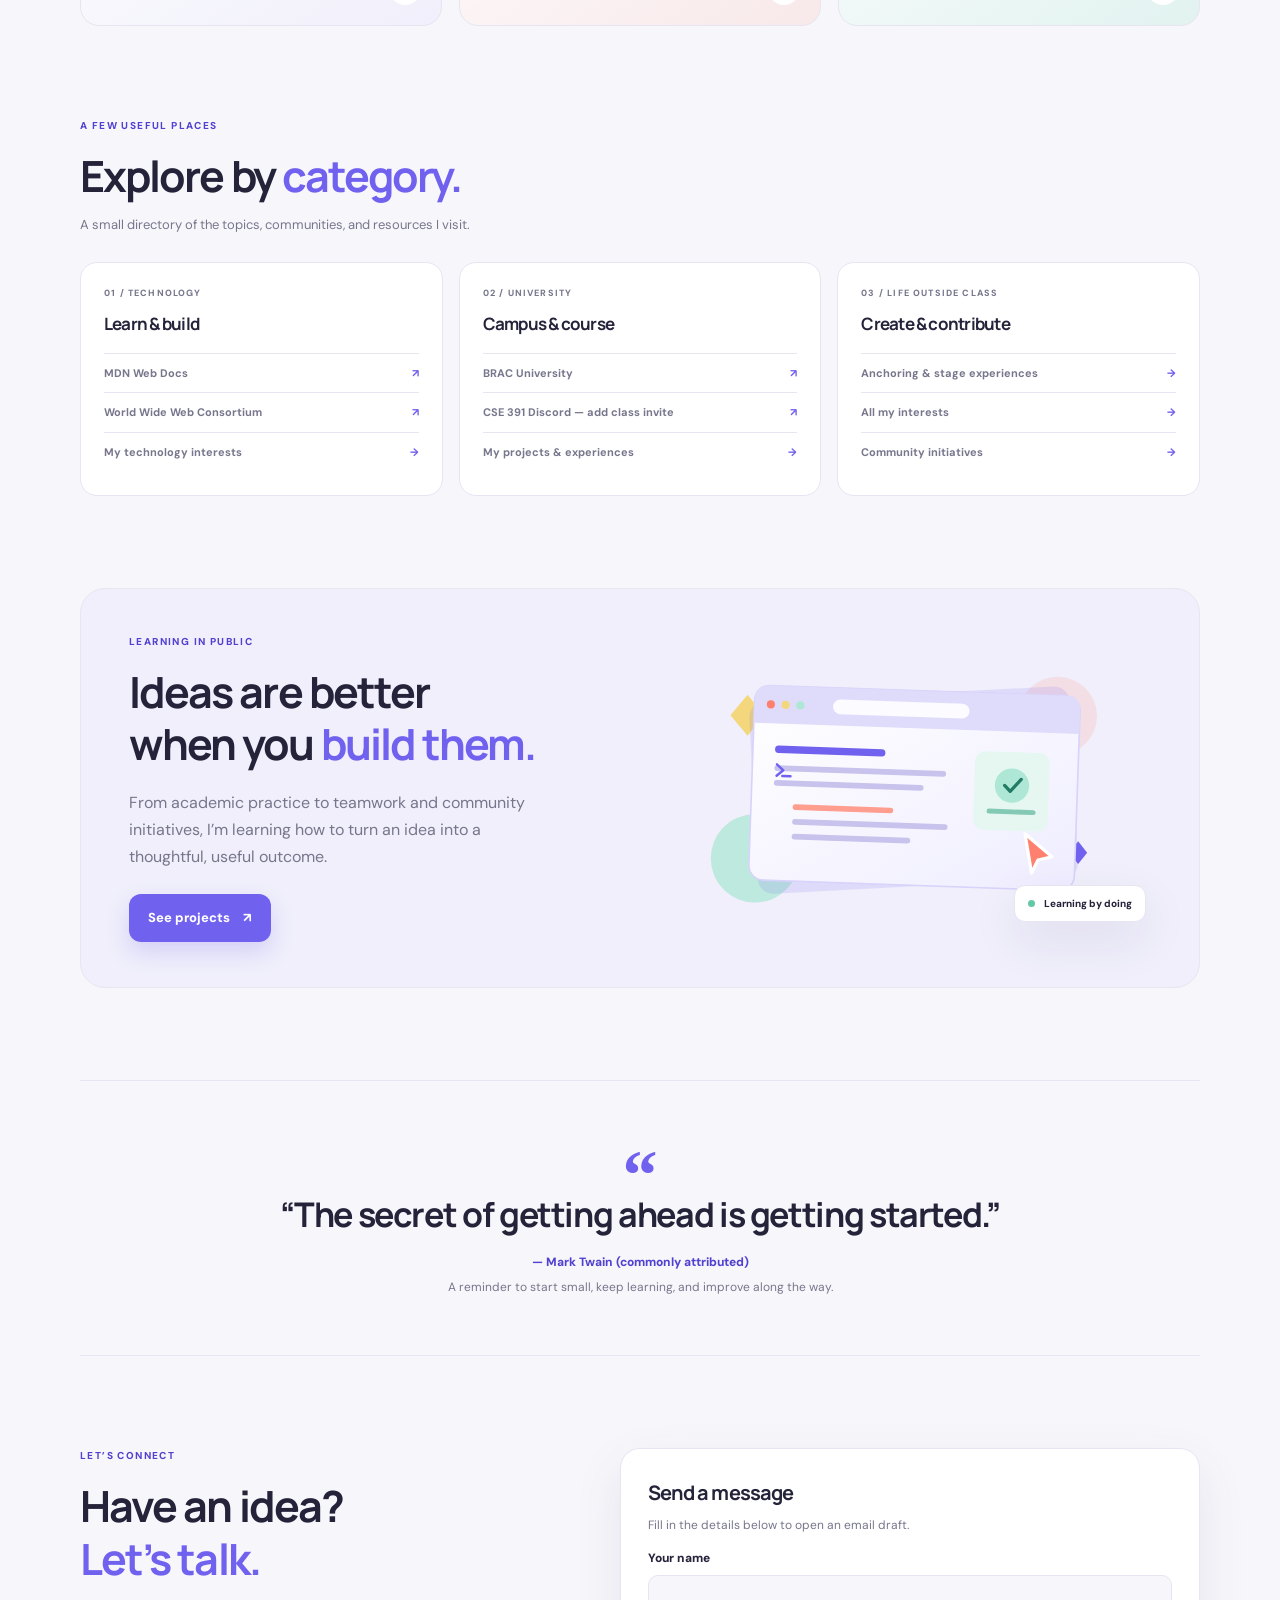
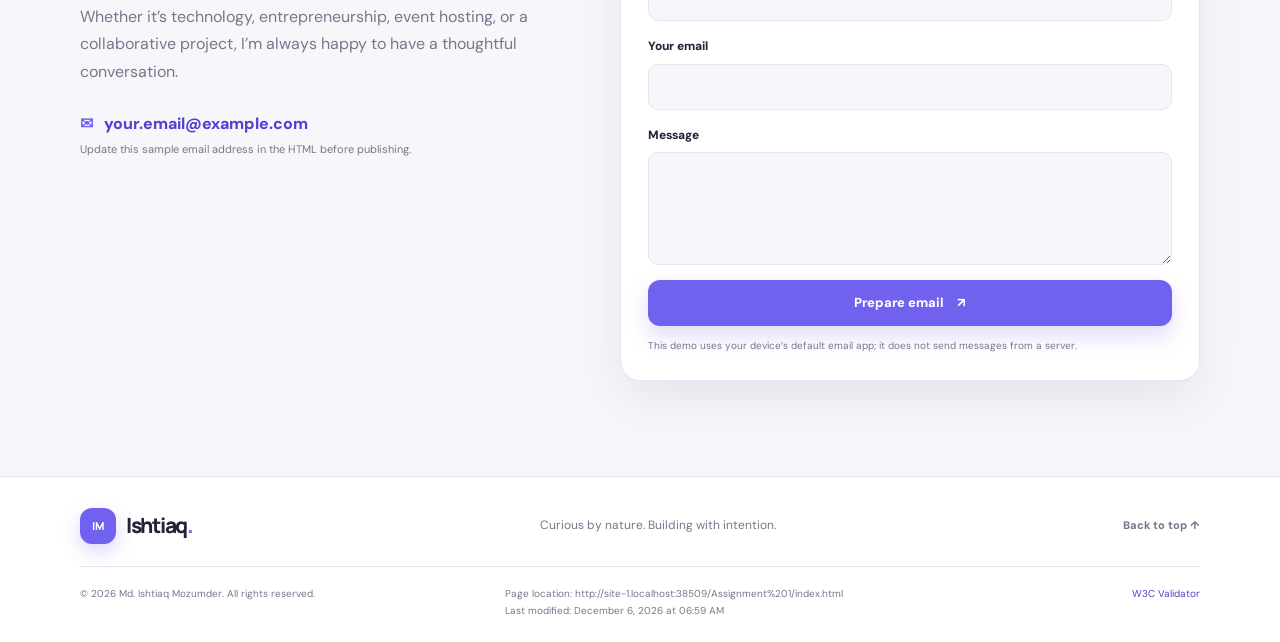
==== commit d8901f35: "Update index.html" ====
--- a/Assignment 1/index.html
+++ b/Assignment 1/index.html
@@ -107,7 +107,7 @@
 
       <div id="contact" class="section-space contact-section">
         <div class="contact-copy"><p class="eyebrow">LET’S CONNECT</p><h2>Have an idea?<br /><span class="text-gradient">Let’s talk.</span></h2><p>Whether it’s technology, entrepreneurship, event hosting, or a collaborative project, I’m always happy to have a thoughtful conversation.</p><p class="contact-email"><span>✉</span> <a href="mailto:your.email@example.com">your.email@example.com</a></p><p class="small-note">Update this sample email address in the HTML before publishing.</p></div>
-        <form id="contact-form" class="contact-form" action="mailto:your.email@example.com" method="post" enctype="text/plain">
+        <form id="contact-form" class="contact-form" action="mailto:md.ishtiaq.mozumder@g.bracu.ac.bd" method="post" enctype="text/plain">
           <div class="form-heading"><h3>Send a message</h3><p>Fill in the details below to open an email draft.</p></div>
           <div class="form-field"><label for="visitor-name">Your name</label><input id="visitor-name" name="name" type="text" /></div>
           <div class="form-field"><label for="visitor-email">Your email</label><input id="visitor-email" name="email" type="text" /></div>
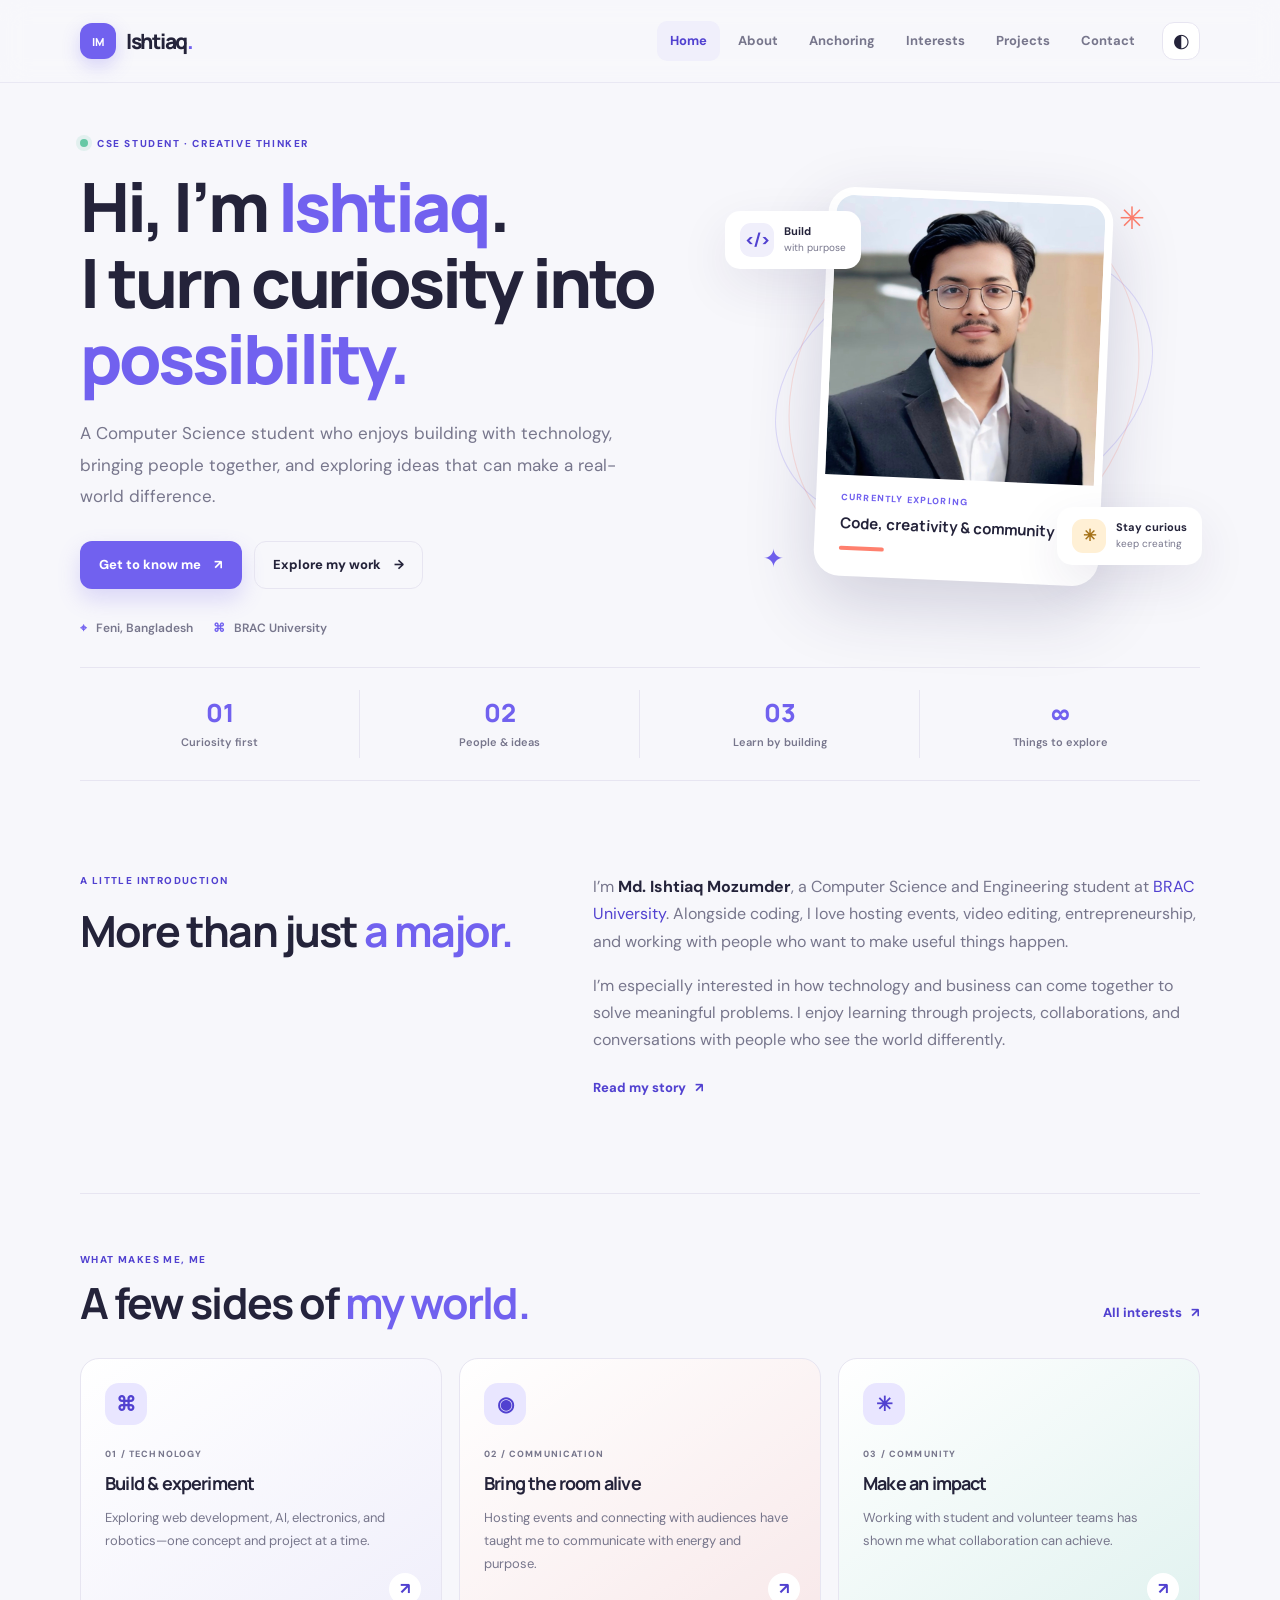
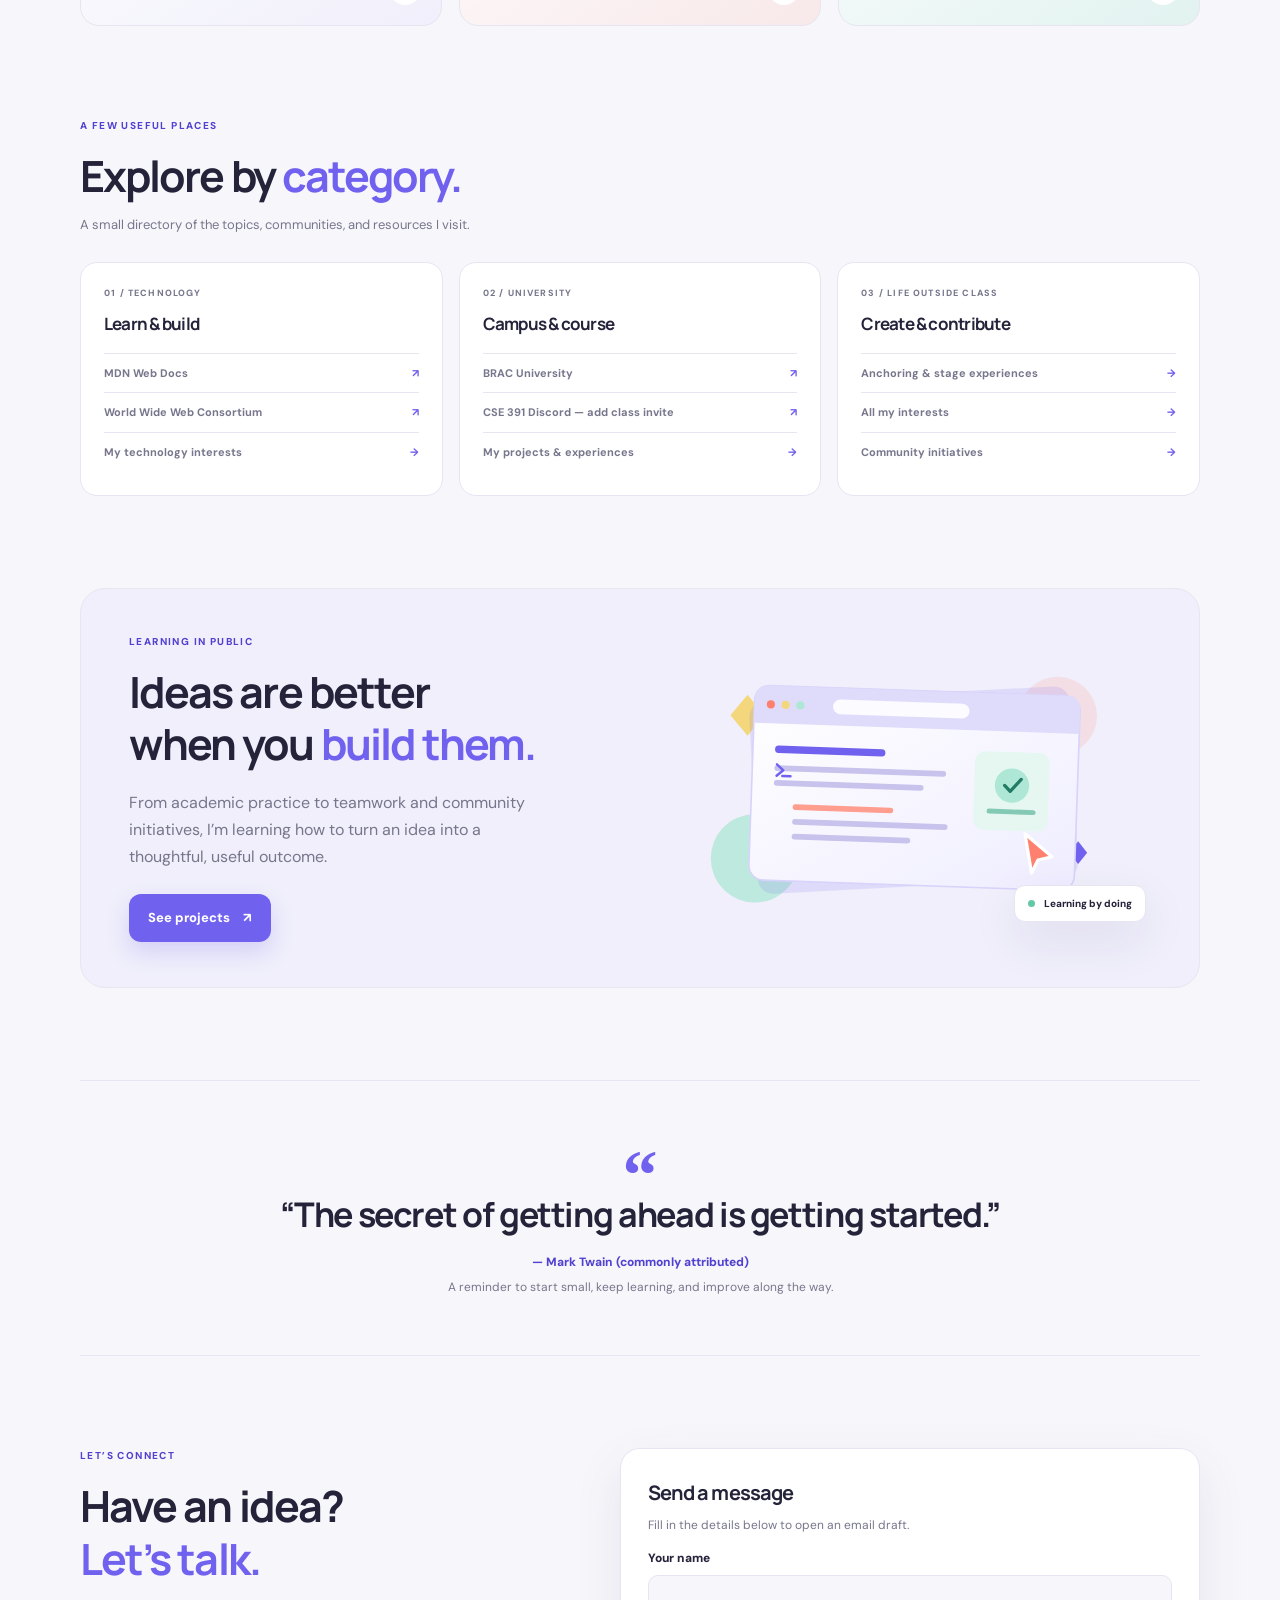
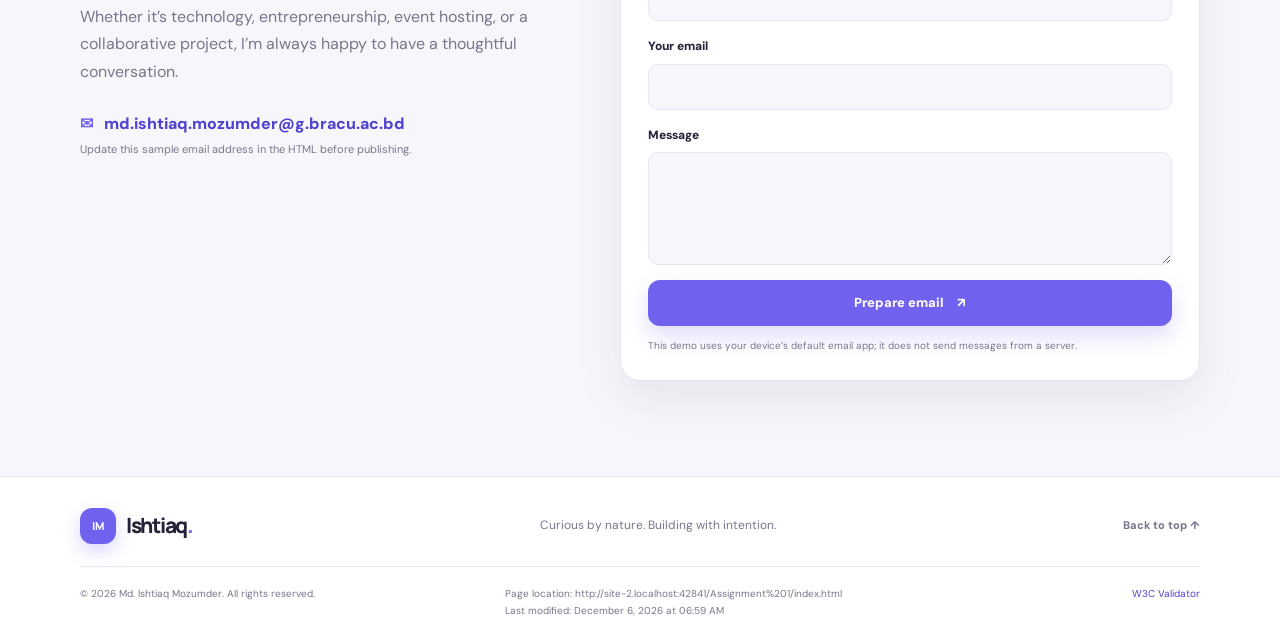
==== commit c6eb95fc: "Update index.html" ====
--- a/Assignment 1/index.html
+++ b/Assignment 1/index.html
@@ -106,7 +106,7 @@
       </div>
 
       <div id="contact" class="section-space contact-section">
-        <div class="contact-copy"><p class="eyebrow">LET’S CONNECT</p><h2>Have an idea?<br /><span class="text-gradient">Let’s talk.</span></h2><p>Whether it’s technology, entrepreneurship, event hosting, or a collaborative project, I’m always happy to have a thoughtful conversation.</p><p class="contact-email"><span>✉</span> <a href="mailto:your.email@example.com">your.email@example.com</a></p><p class="small-note">Update this sample email address in the HTML before publishing.</p></div>
+        <div class="contact-copy"><p class="eyebrow">LET’S CONNECT</p><h2>Have an idea?<br /><span class="text-gradient">Let’s talk.</span></h2><p>Whether it’s technology, entrepreneurship, event hosting, or a collaborative project, I’m always happy to have a thoughtful conversation.</p><p class="contact-email"><span>✉</span> <a href="mailto:md.ishtiaq.mozumder@g.bracu.ac.bd">md.ishtiaq.mozumder@g.bracu.ac.bd</a></p><p class="small-note">Update this sample email address in the HTML before publishing.</p></div>
         <form id="contact-form" class="contact-form" action="mailto:md.ishtiaq.mozumder@g.bracu.ac.bd" method="post" enctype="text/plain">
           <div class="form-heading"><h3>Send a message</h3><p>Fill in the details below to open an email draft.</p></div>
           <div class="form-field"><label for="visitor-name">Your name</label><input id="visitor-name" name="name" type="text" /></div>
